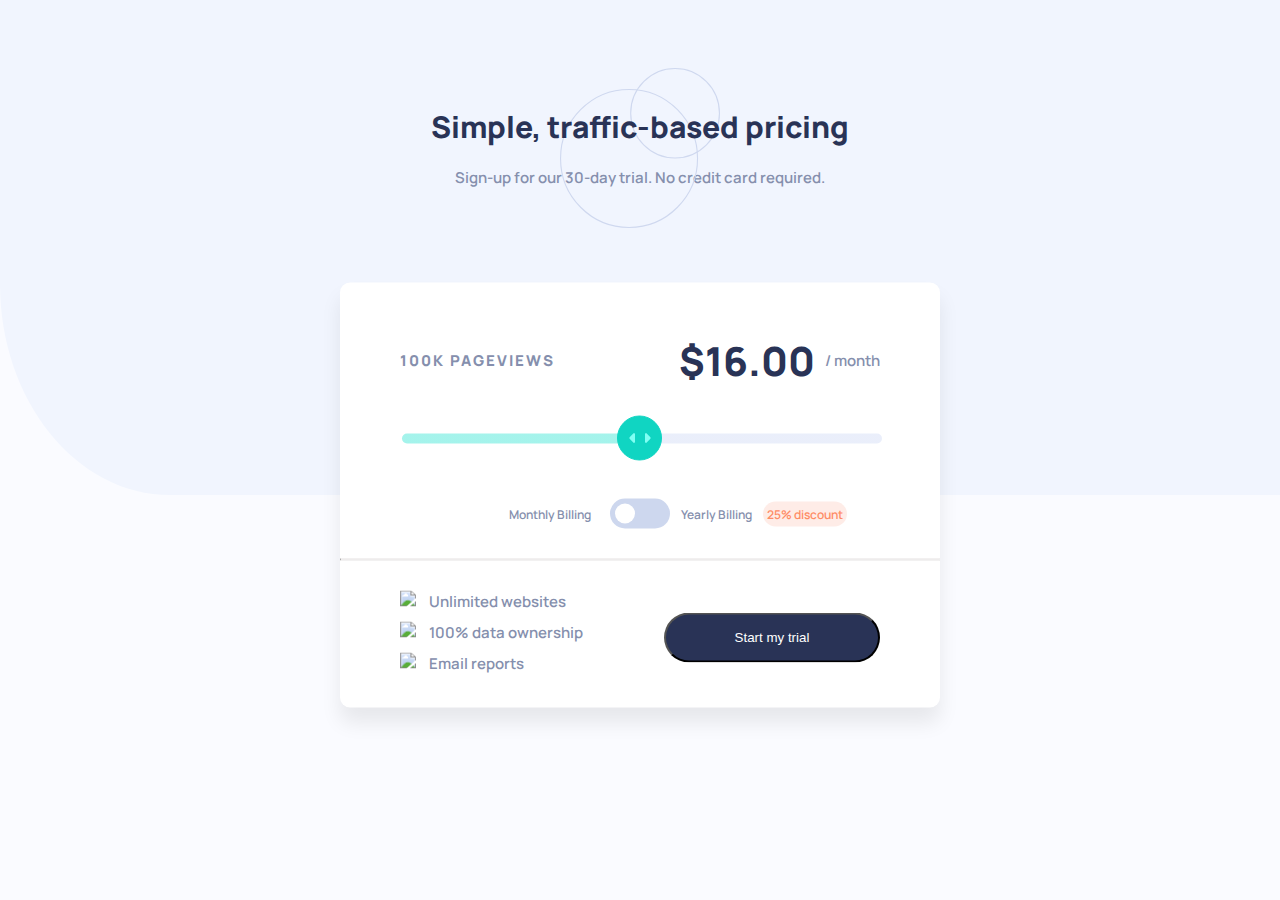
==== interactive-pricing-component-main/index.html @ 033679fc "interactive procing component finished desktop version" ====
<!DOCTYPE html>
<html lang="en">
<head>
  <meta charset="UTF-8">
  <meta name="viewport" content="width=device-width, initial-scale=1.0"> <!-- displays site properly based on user's device -->

  <link rel="icon" type="image/png" sizes="32x32" href="./images/favicon-32x32.png">
  <link rel="stylesheet"  href="./css/main.css">
  <link rel="stylesheet"  href="./css/top-text.css">
  <link rel="stylesheet"  href="./css/info.css">
  <link rel="stylesheet"  href="./css/slider.css">
  <link rel="stylesheet"  href="./css/setting.css">
  <link rel="stylesheet"  href="./css/cta.css">
  <title>Frontend Mentor | Interactive pricing component</title>

</head>
<body>
  <img class="bg-pattern" src="images/bg-pattern.svg"></img>
  <div class="container">
    <img class="circles-pattern" src="images/pattern-circles.svg"></img>
    <div class="top-text-wrapper">
      <h1 class="thick-font">Simple, traffic-based pricing</h1>
      <p>Sign-up for our 30-day trial. No credit card required.</p>
    </div>
    <div class="pricing-box">

      <div class="info-wrapper">
        <span class="pageview-text thick-font" id="pageview-text">100K PAGEVIEWS</span>
        <div class="price-wrapper">
          <span id="price-text" class="bold-price thick-font">$16.00</span>
          <span>/ month</span>
        </div>
      </div>

      <div class="slider-wrapper">
        <input type="range" min="1" max="100" value="50" class="slider" id="slider" oninput="rangeInput(event)">
      </div>

      <div class="setting-wrapper">
        <span>Monthly Billing</span>
        <input type="checkbox" id="monthlySwitch" class="monthlySwitch" />
        <label for="monthlySwitch" class="monthlySwitchLabel">Toggle</label>
        <span>Yearly Billing</span>
        <span class="discount-box">25% discount</span>
      </div>
      
      <hr>

      <div class="cta-wrapper">
        <div class="tick-box">
          <div>
            <img src="/images/icon-check.svg">
            <span>Unlimited websites</span>
          </div>
          <div>
            <img src="/images/icon-check.svg">
            <span>100% data ownership</span>
          </div>
          <div>
            <img src="/images/icon-check.svg">
            <span>Email reports</span>
          </div>
        </div>
        <button class="cta-btn">Start my trial</button>
      </div>
    </div>
  </div>

  <!-- Simple, traffic-based pricing
  Sign-up for our 30-day trial. No credit card required. 

  Pageviews
  $ /month

  Monthly Billing
  Yearly Billing 25% discount

  Unlimited websites
  100% data ownership
  Email reports

  Start my trial -->
  
  <div class="attribution">
    Challenge by <a href="https://www.frontendmentor.io?ref=challenge" target="_blank">Frontend Mentor</a>. 
    Coded by <a href="https://www.frontendmentor.io/profile/Jon2328">Jon</a>.
  </div>

  <script>
    function rangeInput(event) {
      // console.log(event)
      const max = event.target.max
      const min = event.target.min
      const value = event.target.value
      const pageView = document.getElementById('pageview-text')
      const price = document.getElementById('price-text')
      const defaultMaxView = 200 // in thousand
      const defaultMaxPrice = 32 // in dollar

      const totalCost = (defaultMaxPrice * (value / 100)).toFixed(2)

      
      pageView.innerText = Math.round(defaultMaxView * (value / 100)) + 'K PAGEVIEWS'
      price.innerText = '$' + totalCost


      event.target.style.background = 'linear-gradient(to right, hsl(174, 77%, 80%) 0%, hsl(174, 77%, 80%) ' + value + '%, hsl(224, 65%, 95%) ' + value + '%, hsl(224, 65%, 95%) 100%)'
    }
  </script> 
</body>
</html>
---- interactive-pricing-component-main/css/main.css ----
:root {
    --sliderBar: hsl(174, 77%, 80%);
    --sliderBackround: hsl(174, 86%, 45%);
    --discountBackground: hsl(14, 92%, 95%);
    --discountText: hsl(15, 100%, 70%);
    --ctaText: hsl(226, 100%, 87%);

    --pricingCompBackground: hsl (0, 0%, 100%);
    --mainBackground: hsl(230, 100%, 99%);
    --emptySliderBar: hsl(224, 65%, 95%);
    --toggleBackground: hsl(223, 50%, 87%);
    --text: hsl(225, 20%, 60%);
    --textAndCtaBackground: hsl(227, 35%, 25%);
  }

  @font-face {
    font-family: Manrope;
    src: url('../font/Manrope-VariableFont_wght.ttf');
  }

  * {
    box-sizing: border-box;
  }

  body {
    font-size: 15px;
    height: 100vh;
    background-color: var(--mainBackground);
    margin: 0px;
    color: var(--text);
    font-family: 'Manrope';
    font-variation-settings: 'wght' 600;
  }

  .thick-font {
    font-variation-settings: 'wght' 800;
  }

  .attribution { font-size: 11px; text-align: center; }
  .attribution a { color: hsl(228, 45%, 44%); }

  .bg-pattern {
    position: absolute;
    width: 100%;
    height: 55vh;
    z-index: 1;
  }

  .container {
    position: relative;
    display: flex;
    flex-direction: column;
    z-index: 2;
    padding-top: 7.5vh;
    margin: 0px auto;
    text-align: center;
    width: 600px;
  }

  .circles-pattern {
    position: absolute;
    width: 160px;
    height: 160px;
    z-index: 3;
    left: 50%;
    transform: translateX(-50%);
  }

  .pricing-box {
    position: absolute;
    width: 100%;
    height: 425px;
    background-color:#ffffff;
    box-shadow: 0px 15px 20px rgba(0, 0, 0, 0.08);
    z-index: 4;
    top: 55vh;
    transform: translateY(-50%);
    border-radius: 10px;
    padding: 25px 0px;
  }
  
  hr {
    margin: 5% 0px;
    color: #eeecec;
    background-color: #eeecec;
    border-top: 1px solid #eeecec;
    height: 2px;
  }
---- interactive-pricing-component-main/css/top-text.css ----
.top-text-wrapper > h1 {
    padding-top: 2vh;
    color: var(--textAndCtaBackground);
    font-weight: bold;
    position: relative;
    z-index: 4;
  }
---- interactive-pricing-component-main/css/info.css ----
.info-wrapper {
    display: flex;
    flex-direction: row;
    justify-content: space-between;
    margin-top: 25px;
    padding: 0px 10%;
  }

  .pageview-text {
    letter-spacing: 2px;
    align-self: center;
  }

  .price-wrapper {
    display: flex;
    flex-direction: row;
  }

  .price-wrapper > span {
      align-self: center;
  }

  .bold-price {
      font-weight: bold;
      font-size: 40px;
      margin-right: 10px;
      color: hsl(227, 35%, 25%)
  }
---- interactive-pricing-component-main/css/slider.css ----
.slider-wrapper {
    margin-top: 40px;
    padding: 0px 10%;
  }

  .slider {
    width: 100%;
    cursor: pointer;
    background: linear-gradient(to right, var(--sliderBar) 0%, var(--sliderBar) 50%, var(--emptySliderBar) 50%, var(--emptySliderBar) 100%);
    -webkit-appearance: none;
    -moz-appearance: none;
    appearance: none;
    border-radius: 10px;
    height: 10px;
  }

  .slider::-webkit-slider-runnable-track {
    content: '';
    height: 10px;
   
  }

  .slider::-webkit-slider-thumb {
    width: 45px;
    height: 45px;
    -webkit-appearance: none;
    appearance: none;
    background: url('../images/icon-slider.svg');
    background-repeat: no-repeat;
    background-position: center;
    border-radius: 25px;
    background-color: var(--sliderBackround);
    border: 1px solid var(--sliderBackround);
    margin-top: -18px;
  }

  .slider::-webkit-slider-thumb:active {
    background-color: hsl(174, 82%, 29%);
  }

  .slider::-moz-range-thumb {
    width: 45px;
    height: 45px;
    background: url('../images/icon-slider.svg');
    background-repeat: no-repeat;
    background-position: center;
    background-color: var(--sliderBackround);
    border: 1px solid var(--sliderBackround);
    border-radius: 25px;
    margin-top: -18px;
  }

  .slider::-moz-range-thumb:active {
    background-color: hsl(174, 82%, 29%);
  }
---- interactive-pricing-component-main/css/setting.css ----
.setting-wrapper {
    display: flex;
    flex-direction: row;
    justify-content: flex-end;
    margin-top: 50px;
    margin-right: 5.5%;
    padding: 0px 10%;
  }

  .setting-wrapper > span {
    padding: 0px 2.5%;
    font-size: 12px;
    align-self: center;
  }

  .monthlySwitch[type=checkbox]{
    height: 0;
    width: 0;
    visibility: hidden;
  }
  
  .monthlySwitchLabel {
    cursor: pointer;
    text-indent: -9999px;
    width: 60px;
    height: 30px;
    background: var(--toggleBackground);
    display: block;
    border-radius: 100px;
    position: relative;
  }
  
  .monthlySwitchLabel:after {
    content: '';
    position: absolute;
    top: 5px;
    left: 5px;
    width: 20px;
    height: 20px;
    background: #fff;
    border-radius: 90px;
    transition: 0.3s;
  }
  
  .monthlySwitch:checked + .monthlySwitchLabel {
    background: var(--sliderBar);
  }
  
  .monthlySwitch:checked + .monthlySwitchLabel:after {
    left: calc(100% - 5px);
    transform: translateX(-100%);
  }
  
  .monthlySwitchLabel:active:after {
    width: 26px;
  }

  .discount-box {
    color: var(--discountText);
    background-color: var(--discountBackground);
    padding: 4px !important;
    border-radius: 25px;
  }
---- interactive-pricing-component-main/css/cta.css ----
.cta-wrapper {
  padding: 0px 10%;
  display: flex;
  flex-direction: row;
  justify-content: space-between;
}

.tick-box {
    text-align: left;
}

.tick-box > div {
  margin-bottom: 10px;
}

.tick-box  img {
    margin-right: 10px;
}

.cta-btn {
  background-color: var(--textAndCtaBackground);
  color: #ffffff;
  border-radius: 25px;
  width: 45%;
  height: 50px;
  align-self: center;
  cursor: pointer;
}
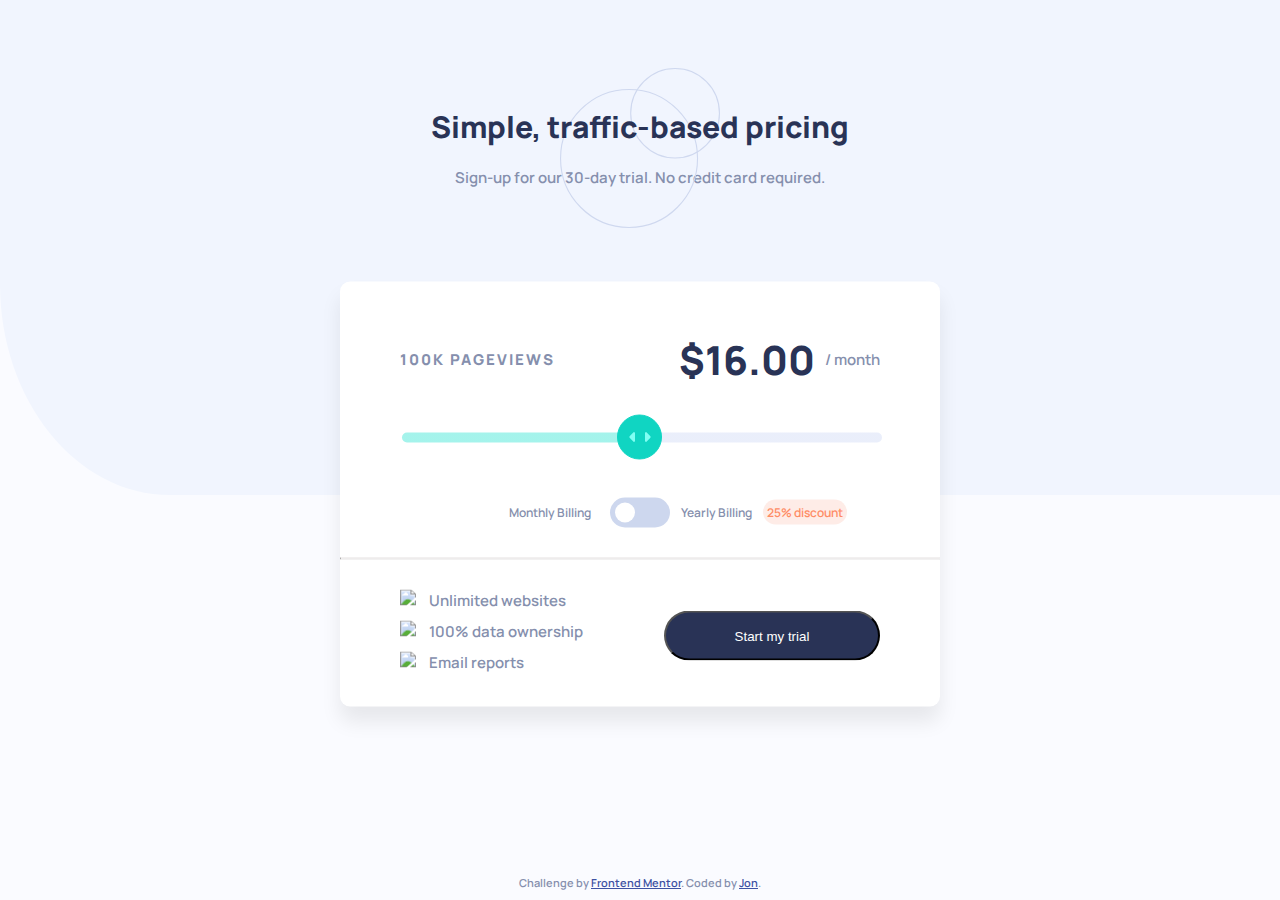
==== commit 94c305dc: "added mobile responsiveness" ====
--- a/interactive-pricing-component-main/index.html
+++ b/interactive-pricing-component-main/index.html
@@ -11,7 +11,7 @@
   <link rel="stylesheet"  href="./css/slider.css">
   <link rel="stylesheet"  href="./css/setting.css">
   <link rel="stylesheet"  href="./css/cta.css">
-  <title>Frontend Mentor | Interactive pricing component</title>
+  <title>Interactive pricing component | by Jon</title>
 
 </head>
 <body>
@@ -20,7 +20,10 @@
     <img class="circles-pattern" src="images/pattern-circles.svg"></img>
     <div class="top-text-wrapper">
       <h1 class="thick-font">Simple, traffic-based pricing</h1>
-      <p>Sign-up for our 30-day trial. No credit card required.</p>
+      <div>
+        <span>Sign-up for our 30-day trial.</span>
+        <span>&nbsp;No credit card required.</span>
+      </div>
     </div>
     <div class="pricing-box">
 
@@ -36,12 +39,17 @@
         <input type="range" min="1" max="100" value="50" class="slider" id="slider" oninput="rangeInput(event)">
       </div>
 
+      <div class="price-wrapper-mobile">
+        <span id="price-text-mobile" class="bold-price thick-font">$16.00</span>
+        <span>/ month</span>
+      </div>
+
       <div class="setting-wrapper">
         <span>Monthly Billing</span>
-        <input type="checkbox" id="monthlySwitch" class="monthlySwitch" />
+        <input type="checkbox" id="monthlySwitch" class="monthlySwitch" onchange="MonthlyCheck(event)" />
         <label for="monthlySwitch" class="monthlySwitchLabel">Toggle</label>
         <span>Yearly Billing</span>
-        <span class="discount-box">25% discount</span>
+        <span class="discount-box"></span>
       </div>
       
       <hr>
@@ -91,20 +99,108 @@
       // console.log(event)
       const max = event.target.max
       const min = event.target.min
-      const value = event.target.value
+      const value = Math.round(event.target.value)
       const pageView = document.getElementById('pageview-text')
       const price = document.getElementById('price-text')
+      const mobilePrice = document.getElementById('price-text-mobile')
+      const monthlySwitch = document.getElementById('monthlySwitch')
       const defaultMaxView = 200 // in thousand
       const defaultMaxPrice = 32 // in dollar
 
-      const totalCost = (defaultMaxPrice * (value / 100)).toFixed(2)
-
+      if (value >= 0 && value < 20) {
+        pageView.innerText = '10K PAGEVIEWS'
+        if(monthlySwitch.checked) {
+          price.innerText = `$${8 * 0.75}.00`
+          mobilePrice.innerText = `$${8 * 0.75}.00`
+        }else {
+          price.innerText = '$8.00'
+          mobilePrice.innerText = '$8.00'
+        }
+      }else if (value >= 20 && value < 39) {
+        pageView.innerText = '50K PAGEVIEWS'
+        if(monthlySwitch.checked) {
+          price.innerText = `$${12 * 0.75}.00 `
+          mobilePrice.innerText = `$${12 * 0.75}.00 `
+        }else {
+          price.innerText = '$12.00'
+          mobilePrice.innerText = '$12.00'
+        }
+      }else if (value >= 40 && value < 59) {
+        pageView.innerText = '100K PAGEVIEWS'
+        if(monthlySwitch.checked) {
+          price.innerText = `$${16 * 0.75}.00`
+          mobilePrice.innerText = `$${16 * 0.75}.00`
+        }else {
+          price.innerText = '$16.00'
+          mobilePrice.innerText = '$16.00'
+        }
+      }else if (value >= 60 && value < 79) {
+         pageView.innerText = '500K PAGEVIEWS'
+        if(monthlySwitch.checked) {
+          price.innerText = `$${24 * 0.75}.00`
+          mobilePrice.innerText = `$${24 * 0.75}.00`
+        }else {
+          price.innerText = '$24.00'
+          mobilePrice.innerText = '$24.00'
+        }
+      }else if(value >= 80) {
+        pageView.innerText = '1M PAGEVIEWS'
+        if(monthlySwitch.checked) {
+          price.innerText = `$${36 * 0.75}.00`
+          mobilePrice.innerText = `$${36 * 0.75}.00`
+        }else {
+          price.innerText = '$36.00'
+          mobilePrice.innerText = '$36.00'
+        }
+      }
       
-      pageView.innerText = Math.round(defaultMaxView * (value / 100)) + 'K PAGEVIEWS'
-      price.innerText = '$' + totalCost
+      // pageView.innerText = Math.round(defaultMaxView * (value / 100)) + 'K PAGEVIEWS'
+      // price.innerText = '$' + totalCost
 
 
       event.target.style.background = 'linear-gradient(to right, hsl(174, 77%, 80%) 0%, hsl(174, 77%, 80%) ' + value + '%, hsl(224, 65%, 95%) ' + value + '%, hsl(224, 65%, 95%) 100%)'
+    }
+
+    function MonthlyCheck(event) {
+      let value = document.getElementById('slider').value
+      const price = document.getElementById('price-text')
+      const mobilePrice = document.getElementById('price-text-mobile')
+      
+      if(event.target.checked) {
+        if (value >= 0 && value < 20) {
+            price.innerText = `$${8 * 0.75}.00`
+            mobilePrice.innerText = `$${8 * 0.75}.00`
+        }else if (value >= 20 && value < 39) {
+            price.innerText = `$${12 * 0.75}.00 `
+            mobilePrice.innerText = `$${12 * 0.75}.00 `
+        }else if (value >= 40 && value < 59) {
+            price.innerText = `$${16 * 0.75}.00`
+            mobilePrice.innerText = `$${16 * 0.75}.00`
+        }else if (value >= 60 && value < 79) {
+            price.innerText = `$${24 * 0.75}.00`
+            mobilePrice.innerText = `$${24 * 0.75}.00`
+        }else if(value >= 80) {
+            price.innerText = `$${36 * 0.75}.00`
+            mobilePrice.innerText = `$${36 * 0.75}.00`
+        }
+      } else {
+        if (value >= 0 && value < 20) {
+            price.innerText = '$8.00'
+            mobilePrice.innerText = '$8.00'
+        }else if (value >= 20 && value < 39) {
+            price.innerText = '$12.00'
+            mobilePrice.innerText = '$12.00'
+        }else if (value >= 40 && value < 59) {
+            price.innerText = '$16.00'
+            mobilePrice.innerText = '$16.00'
+        }else if (value >= 60 && value < 79) {
+            price.innerText = '$24.00'
+            mobilePrice.innerText = '$24.00'
+        }else if(value >= 80) {
+            price.innerText = '$36.00'
+            mobilePrice.innerText = '$36.00'
+        }
+      }
     }
   </script> 
 </body>
--- a/interactive-pricing-component-main/css/main.css
+++ b/interactive-pricing-component-main/css/main.css
@@ -36,7 +36,14 @@
     font-variation-settings: 'wght' 800;
   }
 
-  .attribution { font-size: 11px; text-align: center; }
+  .attribution { 
+    font-size: 11px;
+    text-align: center;
+    position: absolute;
+    bottom: 10px;
+    left: 50%;
+    transform: translateX(-50%);
+  }
   .attribution a { color: hsl(228, 45%, 44%); }
 
   .bg-pattern {
@@ -67,13 +74,13 @@
   }
 
   .pricing-box {
-    position: absolute;
+    position: relative;
     width: 100%;
     height: 425px;
     background-color:#ffffff;
     box-shadow: 0px 15px 20px rgba(0, 0, 0, 0.08);
     z-index: 4;
-    top: 55vh;
+    top: 34vh;
     transform: translateY(-50%);
     border-radius: 10px;
     padding: 25px 0px;
@@ -87,3 +94,36 @@
     height: 2px;
   }
 
+@media only screen and (max-width: 620px) {
+  .container {
+    width : 100%;
+    padding: 7.5vh 25px 0px;
+  } 
+}
+
+@media only screen and (max-width: 475px) {
+  body {
+    height: unset;
+    margin-bottom: 50px;
+    font-size: 10px;
+  }
+
+  .container {
+    padding: 2.5vh 25px 0px;
+  }
+
+  .pricing-box {
+    height: 75vh;
+    min-height: 480px;
+    margin-top: 120px;
+    padding: 0px;
+  }
+
+  hr {
+    margin: 7.5% 0px;
+  }
+
+  .attribution {
+    bottom: unset;
+  }
+}
--- a/interactive-pricing-component-main/css/top-text.css
+++ b/interactive-pricing-component-main/css/top-text.css
@@ -4,4 +4,20 @@
     font-weight: bold;
     position: relative;
     z-index: 4;
-  }+    font-size: 30px;
+}
+
+.top-text-wrapper > div {
+  display: flex;
+  flex-direction: row;
+  justify-content: center;
+}
+
+@media only screen and (max-width: 475px) {
+  .top-text-wrapper > h1 {
+    font-size: 20px;
+  }
+  .top-text-wrapper > div {
+    flex-direction: column;
+  }
+}
--- a/interactive-pricing-component-main/css/info.css
+++ b/interactive-pricing-component-main/css/info.css
@@ -16,8 +16,16 @@
     flex-direction: row;
   }
 
+  .price-wrapper-mobile {
+    display: none;
+  }
+
   .price-wrapper > span {
       align-self: center;
+  }
+
+  .price-wrapper-mobile > span {
+    align-self: center;
   }
 
   .bold-price {
@@ -25,4 +33,19 @@
       font-size: 40px;
       margin-right: 10px;
       color: hsl(227, 35%, 25%)
+  }
+
+  @media only screen and (max-width: 475px) {
+    .info-wrapper {
+      flex-direction: column;
+    }
+
+    .price-wrapper {
+      display: none;
+    }
+
+    .price-wrapper-mobile {
+      display: flex;
+      justify-content: center;
+    }
   }--- a/interactive-pricing-component-main/css/slider.css
+++ b/interactive-pricing-component-main/css/slider.css
@@ -52,4 +52,10 @@
 
   .slider::-moz-range-thumb:active {
     background-color: hsl(174, 82%, 29%);
+  }
+
+  @media only screen and (max-width: 475px) { 
+    .slider-wrapper { 
+      margin-bottom: 40px;
+    }
   }--- a/interactive-pricing-component-main/css/setting.css
+++ b/interactive-pricing-component-main/css/setting.css
@@ -1,4 +1,4 @@
-.setting-wrapper {
+  .setting-wrapper {
     display: flex;
     flex-direction: row;
     justify-content: flex-end;
@@ -28,6 +28,7 @@
     display: block;
     border-radius: 100px;
     position: relative;
+    align-self: center;
   }
   
   .monthlySwitchLabel:after {
@@ -60,4 +61,36 @@
     background-color: var(--discountBackground);
     padding: 4px !important;
     border-radius: 25px;
+  }
+
+  .discount-box::after {
+    content: '25% discount';
+  }
+
+  @media only screen and (max-width: 475px) {
+    .setting-wrapper {
+      margin-right: 0px;
+      padding: 0px 5%;
+    }
+
+    .setting-wrapper > span {
+      padding: 0px 1.5%;
+      font-size: 10x;
+    }
+
+    .monthlySwitchLabel { 
+      width: 40px;
+      height: 20px;
+    }
+
+    .monthlySwitchLabel:after {
+      top: 4.5px;
+      left: 4.5px;
+      width: 11px;
+      height: 11px;
+    }
+
+    .discount-box::after {
+      content: '-25%';
+    }
   }--- a/interactive-pricing-component-main/css/cta.css
+++ b/interactive-pricing-component-main/css/cta.css
@@ -25,4 +25,20 @@
   height: 50px;
   align-self: center;
   cursor: pointer;
-}+}
+
+
+@media only screen and (max-width: 475px) {
+  .cta-wrapper {
+    flex-direction: column;
+  }
+
+  .tick-box {
+    text-align: center;
+    margin: 0px 0px 25px;
+  }
+
+  .cta-btn {
+    width: 80%;
+  }
+}
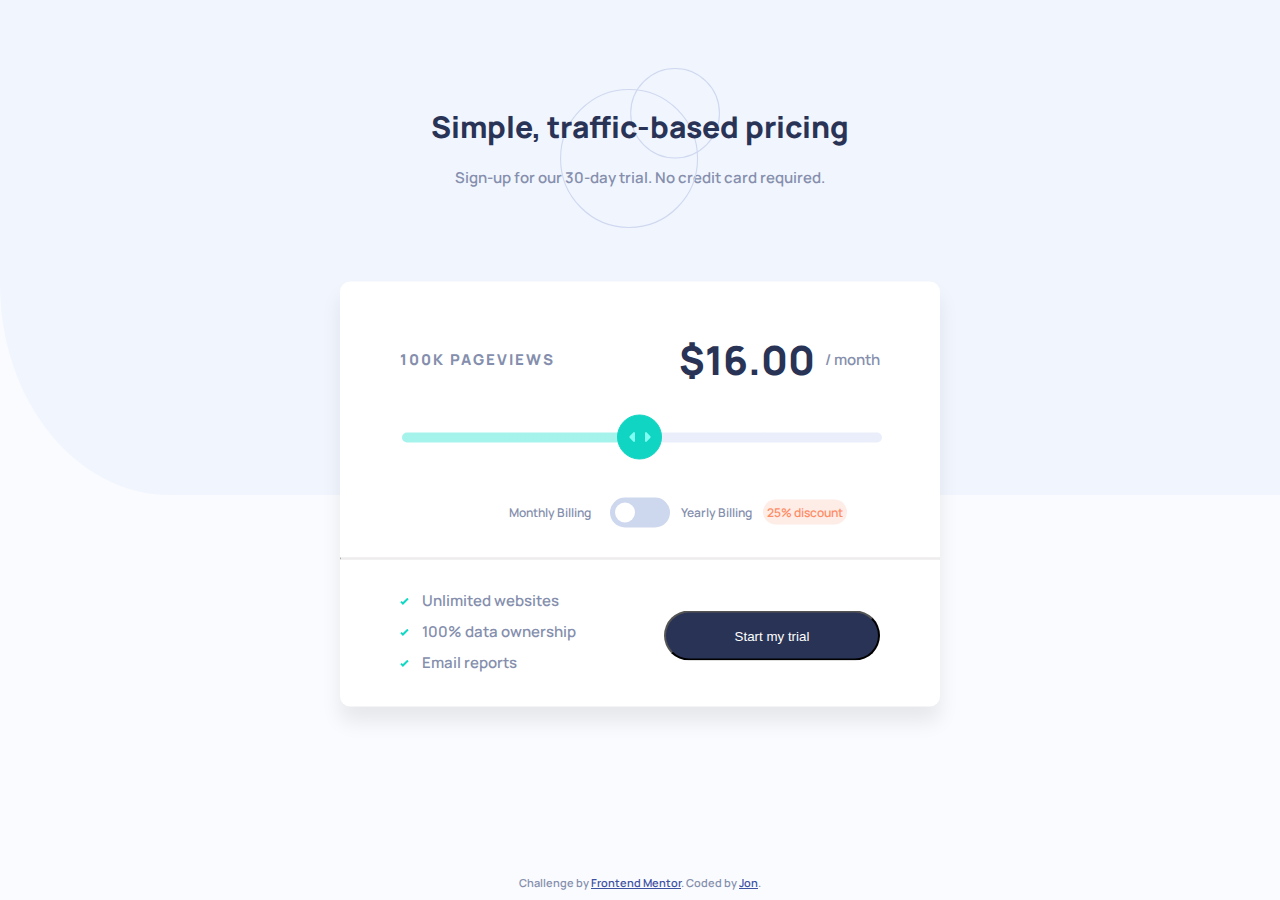
==== commit de23cb7a: "fixed interactive-pricing-comp check icon path issue, changed root index.html path to relative" ====
--- a/interactive-pricing-component-main/index.html
+++ b/interactive-pricing-component-main/index.html
@@ -57,15 +57,15 @@
       <div class="cta-wrapper">
         <div class="tick-box">
           <div>
-            <img src="/images/icon-check.svg">
+            <img src="images/icon-check.svg">
             <span>Unlimited websites</span>
           </div>
           <div>
-            <img src="/images/icon-check.svg">
+            <img src="images/icon-check.svg">
             <span>100% data ownership</span>
           </div>
           <div>
-            <img src="/images/icon-check.svg">
+            <img src="images/icon-check.svg">
             <span>Email reports</span>
           </div>
         </div>
